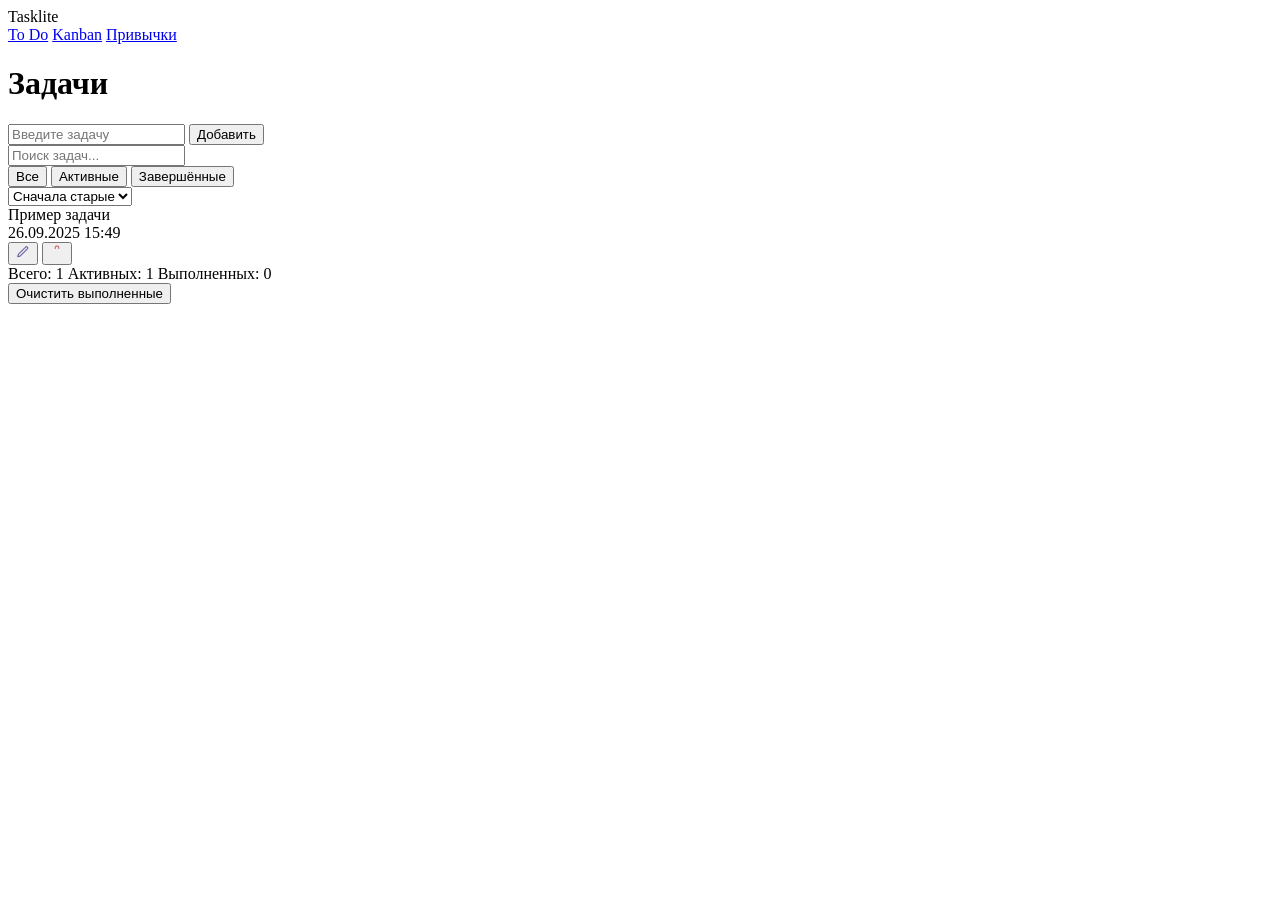
==== index.html @ 0333484e "feat: init proje ct with base structure" ====
<!DOCTYPE html>
<html lang="en">
<head>
    <meta charset="UTF-8">
    <meta name="viewport" content="width=device-width, initial-scale=1.0">
    <title>TaskLite - To Do</title>
    <link rel="stylesheet" href="css/style.css">
</head>
<body class="todo">
    <header class="header">
        <div class="container header__container">
            <div class="header__title">Tasklite</div>
            <nav class="tabs">
                <a href="index.html" class="tab active">To Do</a>
                <a href="kanban.html" class="tab">Kanban</a>
                <a href="habits.html" class="tab">Привычки</a>
            </nav>
        </div>
    </header>
    <main class="container">
        <h1 class="page-title">Задачи</h1>

        <div class="form-add">
            <input type="text" placeholder="Введите задачу" class="form-add__input">
            <button class="form-add__button">Добавить</button>
        </div>

        <div class="toolbar">
            <input class="toolbar__search" type="text" placeholder="Поиск задач..." />
            <div class="tabs toolbal__tabs">
                <button class="tabs__item tabs__item--active" type="button">Все</button>
                <button class="tabs__item" type="button">Активные</button>
                <button class="tabs__item" type="button">Завершённые</button>
            </div>
            <select class="toolbal__sort">
                <option selected>Сначала старые</option>
                <option>Сначала новые</option>
            </select>
        </div>

        <div class="task">
            <div class="task__content">
                <div class="task__title">Пример задачи</div>
                <div class="task__meta">26.09.2025 15:49</div>
            </div>
            <div class="task__actions">
                <button class="task__action task__action--edit">
                    <svg class="task__icon" viewBox="0 0 24 24" width="14" height="14" fill="none" stroke="#6f64a3" stroke-width="2" stroke-linecap="round" stroke-linejoin="round"><path d="M16.5 3.5a2.121 2.121 0 0 1 3 3L7 19l-4 1 1-4L16.5 3.5z"></svg>
                </button>
                <button class="task__action task__action--delete">
                   <svg class="task__icon" viewBox="0 0 24 24" width="14 " height="14"fill="none" stroke="#cb6e6e" stroke-width="2" stroke-linecap="round" stroke-linejoin="round"> <path d="M9 6V4a2 2 0 0 1 2-2h2a2 2 0 0 1 2 2v2" ></svg> 
                </button>
            </div>
        </div>

        <div class="footer-controls">
            <div class="footer-controls__counters">
                <span>Всего: 1</span>
                <span>Активных: 1</span>
                <span>Выполненных: 0</span>
            </div>
            <button class="button button--clear footer-controls__clear" type="button">
                Очистить выполненные
            </button>
        </div>
        
    </main>

    <script src="task.js"></script>
</body>
</html>
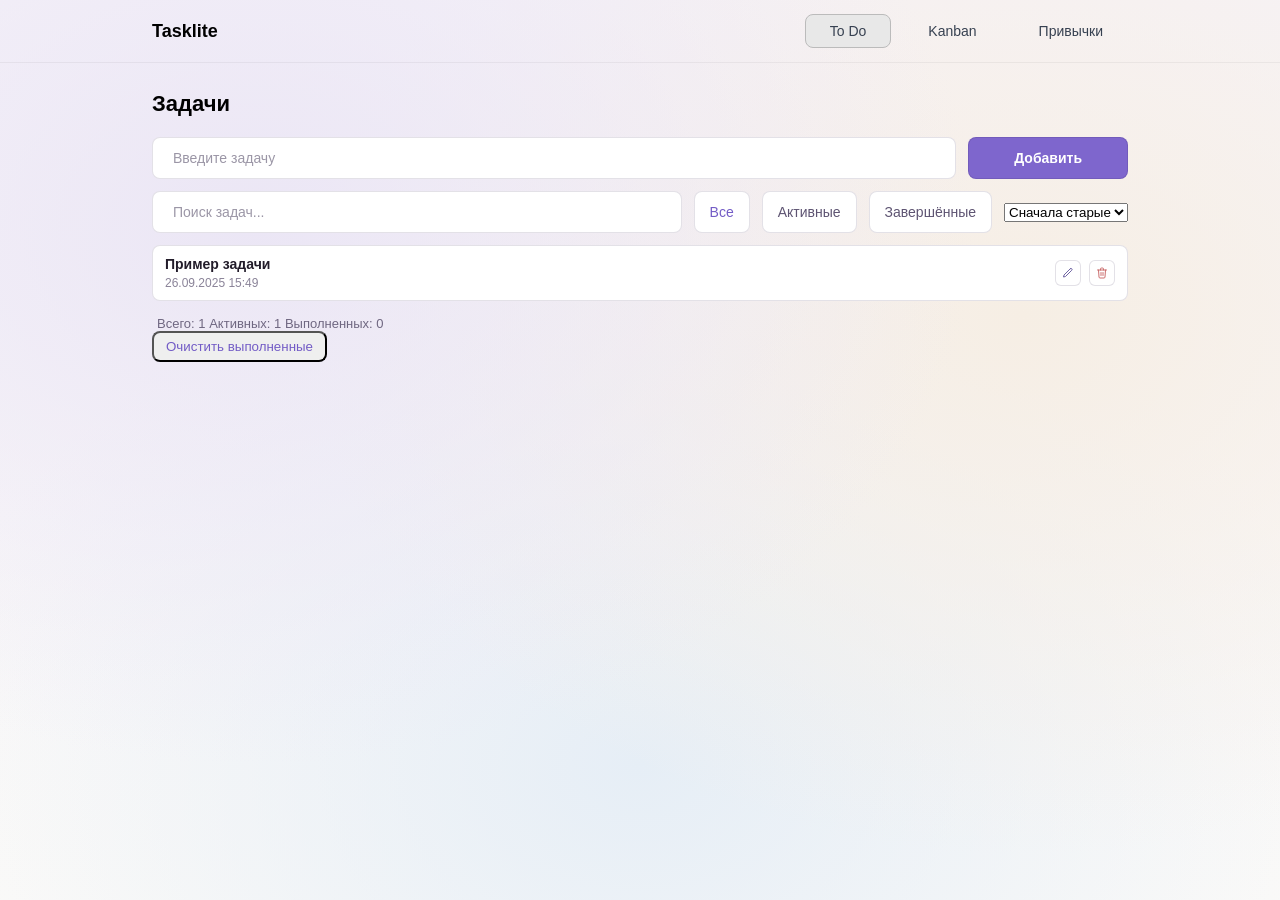
==== commit dae9d309: "feat: init project with base structure" ====
--- a/index.html
+++ b/index.html
@@ -4,7 +4,7 @@
     <meta charset="UTF-8">
     <meta name="viewport" content="width=device-width, initial-scale=1.0">
     <title>TaskLite - To Do</title>
-    <link rel="stylesheet" href="css/style.css">
+    <link rel="stylesheet" href="style/style.css">
 </head>
 <body class="todo">
     <header class="header">
@@ -38,7 +38,7 @@
             </select>
         </div>
 
-        <div class="task">
+        <div class="tasks">
             <div class="task__content">
                 <div class="task__title">Пример задачи</div>
                 <div class="task__meta">26.09.2025 15:49</div>
@@ -48,7 +48,7 @@
                     <svg class="task__icon" viewBox="0 0 24 24" width="14" height="14" fill="none" stroke="#6f64a3" stroke-width="2" stroke-linecap="round" stroke-linejoin="round"><path d="M16.5 3.5a2.121 2.121 0 0 1 3 3L7 19l-4 1 1-4L16.5 3.5z"></svg>
                 </button>
                 <button class="task__action task__action--delete">
-                   <svg class="task__icon" viewBox="0 0 24 24" width="14 " height="14"fill="none" stroke="#cb6e6e" stroke-width="2" stroke-linecap="round" stroke-linejoin="round"> <path d="M9 6V4a2 2 0 0 1 2-2h2a2 2 0 0 1 2 2v2" ></svg> 
+                   <svg class="task__icon" viewBox="0 0 24 24" width="14 " height="14"fill="none" stroke="#cb6e6e" stroke-width="2" stroke-linecap="round" stroke-linejoin="round"> <polyline points="3 6 5 6 21 6" /> <path d="M19 6l-1 14a2 2 0 0 1-2 2H8a2 2 0 0 1-2-2L5 6" /><path d="M10 11v6" /><path d="M14 11v6" /><path d="M9 6V4a2 2 0 0 1 2-2h2a2 2 0 0 1 2 2v2" /> </svg>
                 </button>
             </div>
         </div>
--- a/style/style.css
+++ b/style/style.css
@@ -0,0 +1,263 @@
+*{
+    box-sizing: border-box;
+}
+
+html, body{
+    margin: 0;
+    font-family: "Inter", sans-serif;
+    height: 100%;
+}
+
+.container{
+    max-width: 1024px;
+    margin: 0 auto;
+    padding: 0 24px;
+}
+
+.header{
+    position: sticky;
+    top: 0;
+    z-index: 10;
+    border-bottom: 1px solid rgba(0, 0, 0, .05);
+}
+
+.page-title{
+    font-size: 22px;
+    font-weight: 600;
+    margin: 28px 0 20px;
+}
+
+.tabs__item{
+    padding: 10px 15px;
+    border: 1px solid rgba(30, 10, 60, 0.12);
+    border-radius: 8px;
+    font-size: 14px;
+    font-weight: 500;
+    background: #fff;
+    color: #5e5472;
+    cursor:pointer;
+    transition: background .2s, color .2s, border-color .2s;
+}
+
+.tabs__item:hover{
+    background: #f6f4ff;
+    border-color: rgba(30, 10, 60, 0.12);
+    color: #735cc6;
+}
+
+.tabs__item:active{
+    background: #e0e5f9;
+    border-color: #735cc6;
+    color: #5d47aa;
+}
+
+.tabs__item--active{
+    border-color: #cfc6f5;
+    color: #735cc6;
+}
+
+.toolbar__sort{
+    padding: 10px 28px 10px 10px;
+    font-size: 14px;
+    border: rgba(30, 10, 60, 0.12);
+    border-radius: 8px;
+    background: #fff;
+    font-weight: 500;
+    color: #5e5472;
+}
+
+.header__container {
+    display: flex;
+    align-items: center;
+    justify-content: space-between;
+    padding-top: 14px;
+    padding-bottom: 14px;
+}
+
+.header__title{
+    font-size: 18px;
+    font-weight: 700;
+}
+
+.tabs{
+    display: flex;
+    gap: 12px;
+}
+
+.tabs__item{
+    padding: 12px 15px;
+    border-radius: 8px;
+    border: 1px solid rgba(30, 10, 60, 0.12);
+    font-size: 14px;
+}
+
+.tab{
+    text-decoration: none;
+    background-color: transparent;
+    border: 1px solid transparent;
+    border-radius: 8px;
+    padding: 8px 24px;
+    font-size: 14px;
+    font-weight: 500;
+    color: #374151;
+    cursor: pointer;
+}
+
+.tab.active{
+    background: #e8e8e8;
+    border-color: #bbb;
+    font-weight: 500;
+}
+
+.form-add{
+    display: flex;
+    margin-bottom: 12px;
+    gap: 12px;
+}
+
+.form-add__input{
+    width: 100%;
+    padding: 12px 20px;
+    font-size: 14px;
+    border: 1px solid rgba(30, 10, 60, 0.12);
+    border-radius: 8px;
+    background-color: #fff;
+}
+
+.form-add__input::placeholder{
+    color: #9b96a6;
+}
+
+.form-add__button{
+    padding: 12px 45px;
+    border-radius: 8px;
+    border: 1px solid rgba(30, 10, 60, 0.12);
+    font-size: 14px;
+    font-weight: 600;
+    color: #fff;
+    background-color: #7e66cd;
+    cursor: pointer;
+}
+
+.toolbar{
+    display: flex;
+    align-items: center;
+    gap: 12px;
+    margin-bottom: 12px;
+}
+
+.toolbar__search{
+    width: 100%;
+    padding: 12px 20px;
+    font-size: 14px;
+    border: 1px solid rgba(30, 10, 60, 0.12);
+    border-radius: 8px;
+    background-color: #fff;
+}
+
+.toolbar__search::placeholder{
+    color: #9b96a6;
+}
+
+.toolbar__search:active{
+    border: 1px solid rgba(30, 10, 60, 0.2);
+}
+
+.toolbar__search:focus{
+    border: 1px solid #7e66cd;
+    box-shadow: 3px solid rgba(126, 102, 205, 0.28);
+}
+
+.todo{
+    background:
+    radial-gradient(1200px 900px at 20% 25%, #ebe6f5 0%, transparent 60%),
+    radial-gradient(1200px 900px at 80% 35%, #f6eee4 0%, transparent 60%),
+    radial-gradient(1200px 900px at 50% 85%, #e6eef6 0%, transparent 60%),
+    linear-gradient(#f6f3f9, #fbfaf8);
+    background-attachment: fixed;
+}
+
+.tasks{
+    padding: 10px 12px;
+    border: 1px solid rgba(30, 10, 60, 0.12);
+    border-radius: 8px;
+    background: #fff;
+    margin-bottom: 15px;
+    display: flex;
+    align-items: center;
+    justify-content: space-between;
+    gap: 8px;
+}
+
+.task__title{
+    font-size: 14px;
+    font-weight: 700;
+    margin-bottom: 4px;
+    color: #221c2a;
+}
+
+.task__meta{
+    font-size: 12px;
+    color: #8a8398;
+}
+
+.task__actions{
+    display: flex;
+    align-items: center;
+    gap: 8px;
+}
+
+.task__action{
+    width: 26px;
+    height: 26px;
+    border: 1px solid rgba(30, 10, 60, 0.12);
+    border-radius: 6px;
+    background: #fff;
+    display: flex;
+    align-items: center;
+    justify-content: center;
+    cursor: pointer;
+}
+
+.task__action:hover{
+    background: #f6f4ff;
+    border-color: rgba(30, 10, 60, 0.12);
+    box-shadow: rgba(30, 10, 60, 0.12);
+}
+
+.task__action:focus{
+    outline: none;
+    box-shadow: 0 0 0 3px rgba(30, 10, 60, 0.22);
+}
+
+.task__action:active{
+    transform: translateY(1px);
+}
+
+.task__icon{
+    width: 14px;
+    height: 14px;
+    display: block;
+}
+
+.footer__control{
+    align-items: center;
+    flex-direction: row;
+    margin-top: 4px;
+}
+
+.footer-controls__counters{
+    font-size: 13px;
+    color: #6f6781;
+    margin-left: 5px;
+}
+
+.footer-controls__clear{
+    padding: 6px 12px;
+    font-size: 13;
+    border-radius: 8px;
+    cursor:pointer;
+    transform: all 0.3s ease-in-out;
+    color: #735cc6;
+    
+}
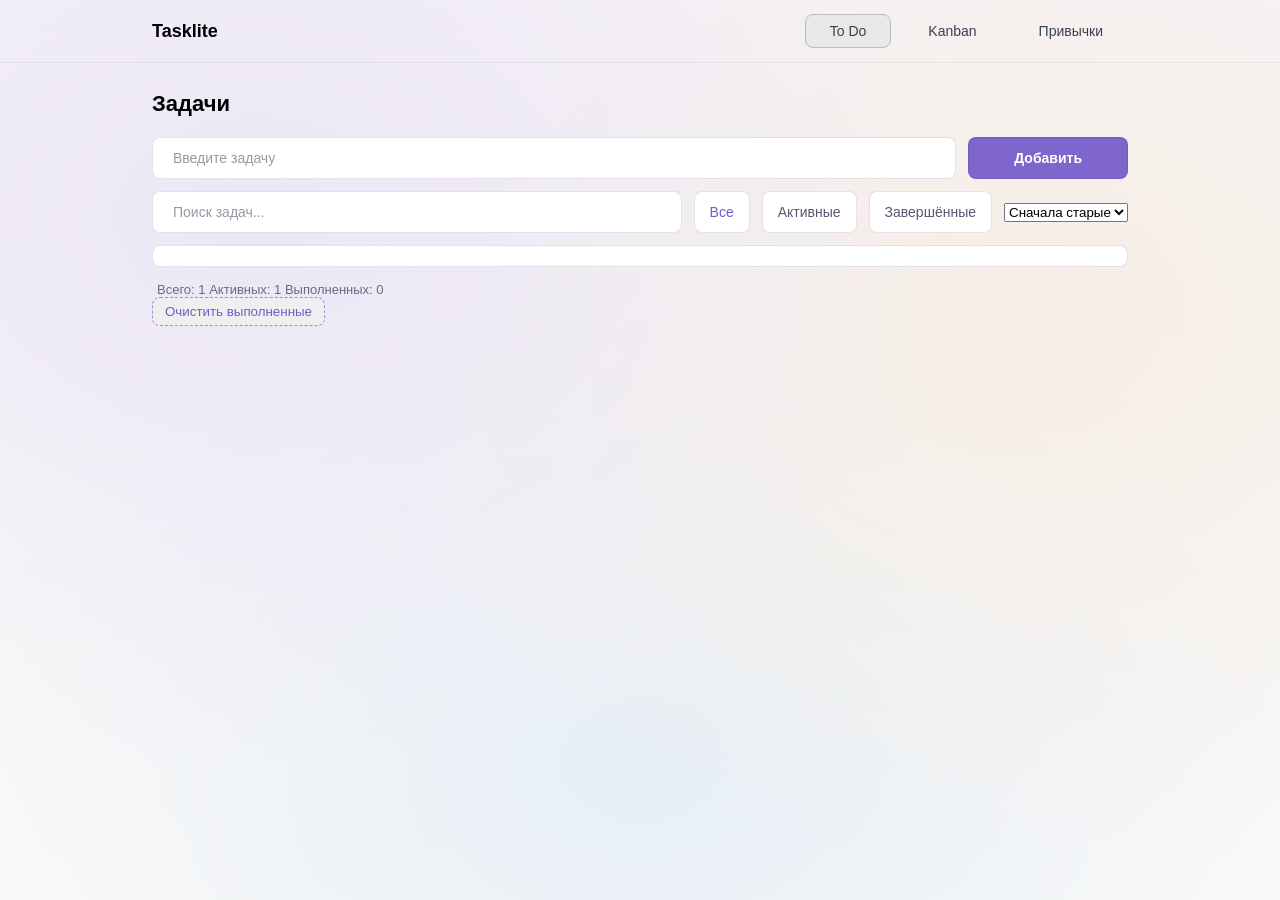
==== commit 35737ebc: "feat: init project with base structure" ====
--- a/index.html
+++ b/index.html
@@ -40,16 +40,7 @@
 
         <div class="tasks">
             <div class="task__content">
-                <div class="task__title">Пример задачи</div>
-                <div class="task__meta">26.09.2025 15:49</div>
-            </div>
-            <div class="task__actions">
-                <button class="task__action task__action--edit">
-                    <svg class="task__icon" viewBox="0 0 24 24" width="14" height="14" fill="none" stroke="#6f64a3" stroke-width="2" stroke-linecap="round" stroke-linejoin="round"><path d="M16.5 3.5a2.121 2.121 0 0 1 3 3L7 19l-4 1 1-4L16.5 3.5z"></svg>
-                </button>
-                <button class="task__action task__action--delete">
-                   <svg class="task__icon" viewBox="0 0 24 24" width="14 " height="14"fill="none" stroke="#cb6e6e" stroke-width="2" stroke-linecap="round" stroke-linejoin="round"> <polyline points="3 6 5 6 21 6" /> <path d="M19 6l-1 14a2 2 0 0 1-2 2H8a2 2 0 0 1-2-2L5 6" /><path d="M10 11v6" /><path d="M14 11v6" /><path d="M9 6V4a2 2 0 0 1 2-2h2a2 2 0 0 1 2 2v2" /> </svg>
-                </button>
+               
             </div>
         </div>
 
@@ -67,5 +58,6 @@
     </main>
 
     <script src="task.js"></script>
+    <script defer scr="script.js"></script>
 </body>
 </html>
--- a/style/style.css
+++ b/style/style.css
@@ -252,12 +252,36 @@
     margin-left: 5px;
 }
 
-.footer-controls__clear{
+.button--clear{
     padding: 6px 12px;
     font-size: 13;
     border-radius: 8px;
     cursor:pointer;
     transform: all 0.3s ease-in-out;
     color: #735cc6;
-    
+    border: 1px dashed #a28bdc;
+}
+
+.button--clear:hover{
+    background-color: #f6f4ff;
+    color: #735cc6;
+    border: 1px solid #735cc6;
+}
+
+.button--clear:active{
+    background-color: #e9e5f9;
+    border: 1px solid #5d47aa;
+    color: #5d47aa;
+}
+
+.button--clear:disabled{
+    color: #8e8b99;
+    border: 1px solid #c8c5cf;
+    background-color: #f1f1f3;
+    cursor: not-allowed;
+}
+
+.input--error{
+    border-color: #cb6e6e;
+    box-shadow: 0 0 4px rgba(203, 110, 110, 0.3)
 }
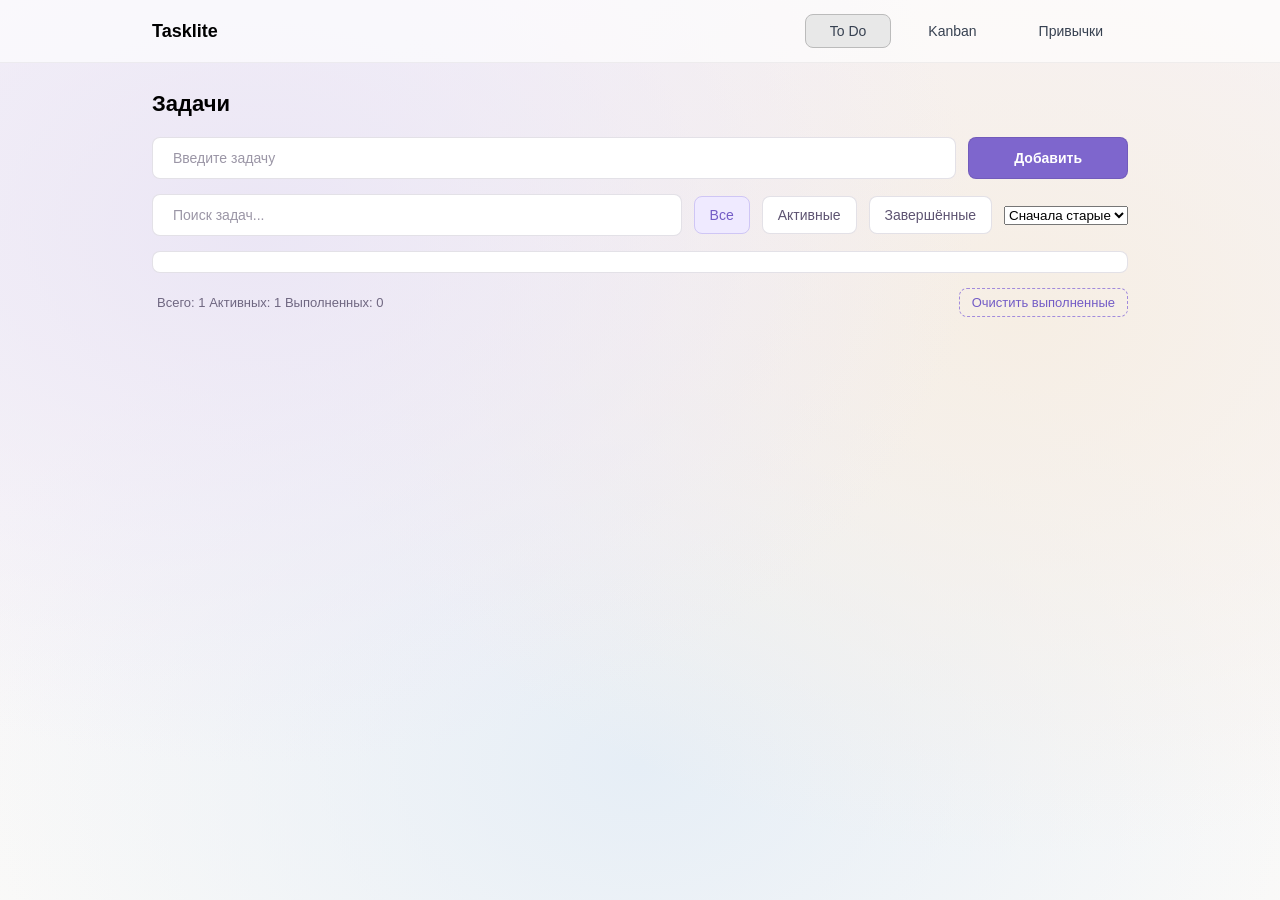
==== commit df497924: "feat: init project with base structure" ====
--- a/index.html
+++ b/index.html
@@ -35,14 +35,13 @@
             <select class="toolbal__sort">
                 <option selected>Сначала старые</option>
                 <option>Сначала новые</option>
+                <option>Название A-Z</option>
+                <option>Название Z-A</option>
             </select>
         </div>
 
         <div class="tasks">
-            <div class="task__content">
-               
-            </div>
-        </div>
+</div>
 
         <div class="footer-controls">
             <div class="footer-controls__counters">
--- a/style/style.css
+++ b/style/style.css
@@ -1,12 +1,15 @@
 *{
     box-sizing: border-box;
 }
+
+
 
 html, body{
     margin: 0;
     font-family: "Inter", sans-serif;
     height: 100%;
 }
+
 
 .container{
     max-width: 1024px;
@@ -19,7 +22,9 @@
     top: 0;
     z-index: 10;
     border-bottom: 1px solid rgba(0, 0, 0, .05);
-}
+    background: rgba(255, 255, 255, .65);
+}
+
 
 .page-title{
     font-size: 22px;
@@ -35,23 +40,18 @@
     font-weight: 500;
     background: #fff;
     color: #5e5472;
-    cursor:pointer;
+    cursor: pointer;
     transition: background .2s, color .2s, border-color .2s;
 }
 
 .tabs__item:hover{
     background: #f6f4ff;
-    border-color: rgba(30, 10, 60, 0.12);
+    border-color: rgba(30, 10, 60, 0.2);
     color: #735cc6;
 }
 
-.tabs__item:active{
-    background: #e0e5f9;
-    border-color: #735cc6;
-    color: #5d47aa;
-}
-
 .tabs__item--active{
+    background: #efeaff;
     border-color: #cfc6f5;
     color: #735cc6;
 }
@@ -59,7 +59,7 @@
 .toolbar__sort{
     padding: 10px 28px 10px 10px;
     font-size: 14px;
-    border: rgba(30, 10, 60, 0.12);
+    border: 1px solid rgba(30, 10, 60, 0.12);
     border-radius: 8px;
     background: #fff;
     font-weight: 500;
@@ -82,13 +82,6 @@
 .tabs{
     display: flex;
     gap: 12px;
-}
-
-.tabs__item{
-    padding: 12px 15px;
-    border-radius: 8px;
-    border: 1px solid rgba(30, 10, 60, 0.12);
-    font-size: 14px;
 }
 
 .tab{
@@ -103,79 +96,70 @@
     cursor: pointer;
 }
 
+
 .tab.active{
     background: #e8e8e8;
     border-color: #bbb;
     font-weight: 500;
 }
 
-.form-add{
-    display: flex;
-    margin-bottom: 12px;
+.form-add,
+.toolbar {
+    display: flex;
+    align-items: center;
     gap: 12px;
-}
-
-.form-add__input{
+        margin-bottom: 15px;
+}
+
+.form-add__input,
+.toolbar__search  {
     width: 100%;
     padding: 12px 20px;
     font-size: 14px;
     border: 1px solid rgba(30, 10, 60, 0.12);
     border-radius: 8px;
-    background-color: #fff;
-}
-
-.form-add__input::placeholder{
+    background: #fff;
+}
+
+.form-add__input::placeholder,
+.toolbar__search::placeholder{
     color: #9b96a6;
 }
 
-.form-add__button{
+
+.form-add__input:hover,
+.toolbar__search:hover {
+    border-color: rgba(30, 10, 60, 0.2);
+} 
+
+.form-add__input:focus,
+.toolbar__search:focus {
+    outline: none;
+    border-color: #7e66cd;
+    box-shadow: 0 0 0 3px rgba(126, 102, 205, 0.28);
+}
+
+.form-add__button {
     padding: 12px 45px;
     border-radius: 8px;
     border: 1px solid rgba(30, 10, 60, 0.12);
     font-size: 14px;
     font-weight: 600;
     color: #fff;
-    background-color: #7e66cd;
+    background: #7e66cd;
     cursor: pointer;
 }
 
-.toolbar{
-    display: flex;
-    align-items: center;
-    gap: 12px;
-    margin-bottom: 12px;
-}
-
-.toolbar__search{
-    width: 100%;
-    padding: 12px 20px;
-    font-size: 14px;
-    border: 1px solid rgba(30, 10, 60, 0.12);
-    border-radius: 8px;
-    background-color: #fff;
-}
-
-.toolbar__search::placeholder{
-    color: #9b96a6;
-}
-
-.toolbar__search:active{
-    border: 1px solid rgba(30, 10, 60, 0.2);
-}
-
-.toolbar__search:focus{
-    border: 1px solid #7e66cd;
-    box-shadow: 3px solid rgba(126, 102, 205, 0.28);
-}
-
-.todo{
-    background:
+
+.todo {
+  background:
     radial-gradient(1200px 900px at 20% 25%, #ebe6f5 0%, transparent 60%),
     radial-gradient(1200px 900px at 80% 35%, #f6eee4 0%, transparent 60%),
     radial-gradient(1200px 900px at 50% 85%, #e6eef6 0%, transparent 60%),
     linear-gradient(#f6f3f9, #fbfaf8);
-    background-attachment: fixed;
-}
+  background-attachment: fixed;
+}
+
 
 .tasks{
     padding: 10px 12px;
@@ -184,9 +168,10 @@
     background: #fff;
     margin-bottom: 15px;
     display: flex;
-    align-items: center;
+    align-items: baseline;
     justify-content: space-between;
     gap: 8px;
+    flex-direction: column;
 }
 
 .task__title{
@@ -201,6 +186,7 @@
     color: #8a8398;
 }
 
+
 .task__actions{
     display: flex;
     align-items: center;
@@ -222,12 +208,12 @@
 .task__action:hover{
     background: #f6f4ff;
     border-color: rgba(30, 10, 60, 0.12);
-    box-shadow: rgba(30, 10, 60, 0.12);
+    box-shadow: 0 6px 12px rgba(126, 102, 205, 0.18);
 }
 
 .task__action:focus{
     outline: none;
-    box-shadow: 0 0 0 3px rgba(30, 10, 60, 0.22);
+    box-shadow: 0 0 0 3px rgba(126, 102, 205, 0.22);
 }
 
 .task__action:active{
@@ -235,51 +221,78 @@
 }
 
 .task__icon{
-    width: 14px;
+    width:14px;
     height: 14px;
     display: block;
 }
 
-.footer__control{
-    align-items: center;
-    flex-direction: row;
+
+.footer-controls {
+    display: flex;
+    align-items: center;
+    justify-content: space-between;
     margin-top: 4px;
 }
 
-.footer-controls__counters{
+.footer-controls__counters {
     font-size: 13px;
     color: #6f6781;
     margin-left: 5px;
 }
 
-.button--clear{
-    padding: 6px 12px;
-    font-size: 13;
-    border-radius: 8px;
-    cursor:pointer;
-    transform: all 0.3s ease-in-out;
+.button--clear {
+  padding: 6px 12px;
+  font-size: 13px;
+  background: transparent;
+  border-radius: 8px;
+  text-align: left;
+  cursor: pointer;
+  color: #735cc6;
+  border: 1px dashed #a28bdc;
+  transition: background 0.2s ease, color 0.2s ease, border 0.2s ease;
+}
+
+.button--clear:hover {
+  background: #f6f4ff;
+  color: #735cc6;
+  border: 1px solid #735cc6;
+}
+
+.button--clear:active {
+  background: #e9e5f9;
+  color: #5d47aa;
+  border: 1px solid #5d47aa;
+}
+
+.button--clear:disabled {
+  color: #8e8b99;
+  border: 1px solid #c8c5cf;
+  background: #f1f1f3;
+  cursor: not-allowed;
+}
+
+
+
+.task--highlighted{
     color: #735cc6;
-    border: 1px dashed #a28bdc;
-}
-
-.button--clear:hover{
-    background-color: #f6f4ff;
-    color: #735cc6;
-    border: 1px solid #735cc6;
-}
-
-.button--clear:active{
-    background-color: #e9e5f9;
-    border: 1px solid #5d47aa;
-    color: #5d47aa;
-}
-
-.button--clear:disabled{
-    color: #8e8b99;
-    border: 1px solid #c8c5cf;
-    background-color: #f1f1f3;
-    cursor: not-allowed;
-}
+}
+
+
+
+
+
+.task--done .task__title {
+    text-decoration: line-through;
+    color: #8a8398;
+    opacity: 0.7;
+}
+
+
+
+
+
+
+
 
 .input--error{
     border-color: #cb6e6e;
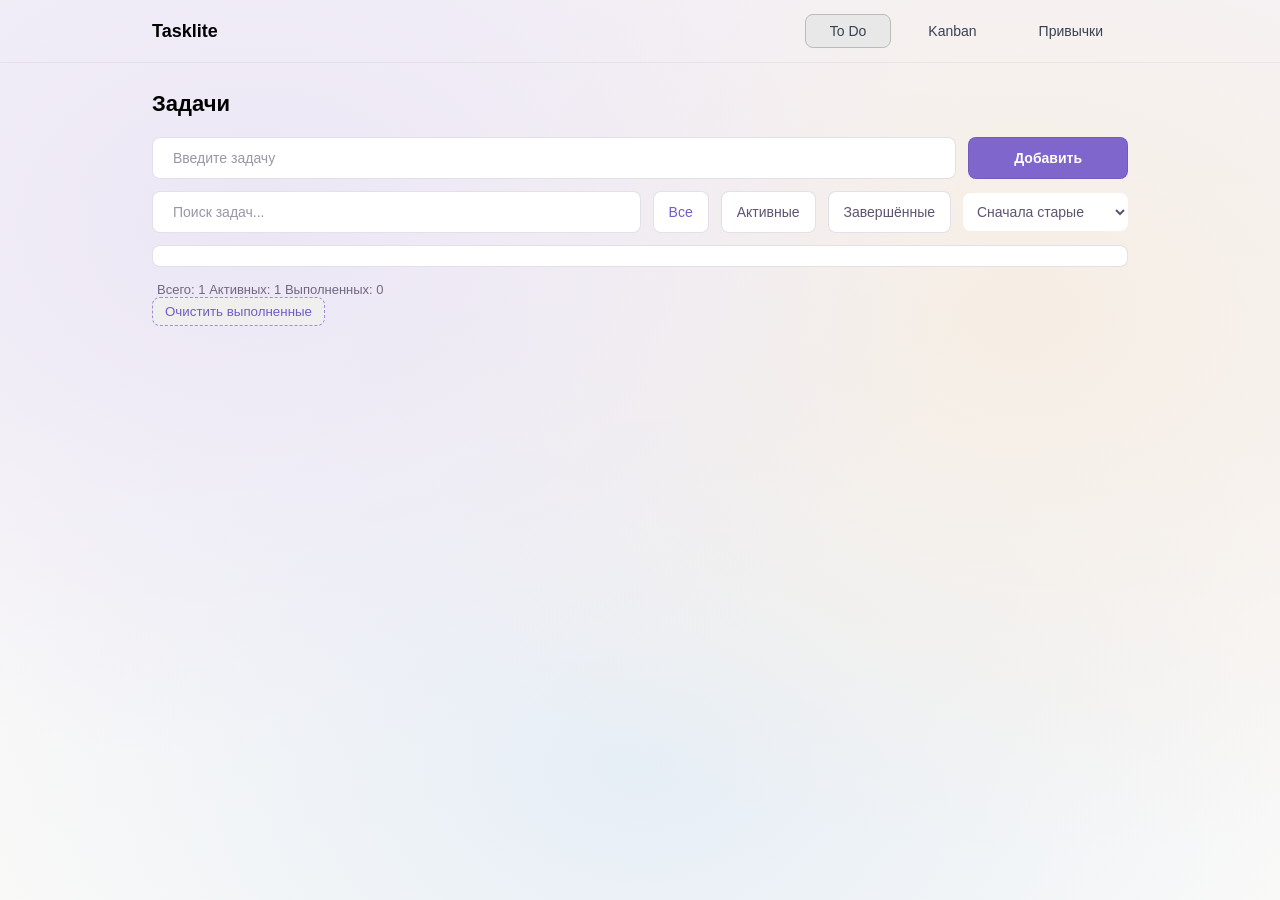
==== commit 2384fce5: "feat: init project with base ctructure" ====
--- a/index.html
+++ b/index.html
@@ -32,7 +32,7 @@
                 <button class="tabs__item" type="button">Активные</button>
                 <button class="tabs__item" type="button">Завершённые</button>
             </div>
-            <select class="toolbal__sort">
+            <select class="toolbar__sort">
                 <option selected>Сначала старые</option>
                 <option>Сначала новые</option>
                 <option>Название A-Z</option>
@@ -55,7 +55,7 @@
         </div>
         
     </main>
-
+    
     <script src="task.js"></script>
     <script defer scr="script.js"></script>
 </body>
--- a/style/style.css
+++ b/style/style.css
@@ -1,15 +1,12 @@
 *{
     box-sizing: border-box;
 }
-
-
 
 html, body{
     margin: 0;
     font-family: "Inter", sans-serif;
     height: 100%;
 }
-
 
 .container{
     max-width: 1024px;
@@ -22,9 +19,7 @@
     top: 0;
     z-index: 10;
     border-bottom: 1px solid rgba(0, 0, 0, .05);
-    background: rgba(255, 255, 255, .65);
-}
-
+}
 
 .page-title{
     font-size: 22px;
@@ -40,18 +35,23 @@
     font-weight: 500;
     background: #fff;
     color: #5e5472;
-    cursor: pointer;
+    cursor:pointer;
     transition: background .2s, color .2s, border-color .2s;
 }
 
 .tabs__item:hover{
     background: #f6f4ff;
-    border-color: rgba(30, 10, 60, 0.2);
-    color: #735cc6;
+    border-color: rgba(30, 10, 60, 0.12);
+    color: #735cc6;
+}
+
+.tabs__item:active{
+    background: #e0e5f9;
+    border-color: #735cc6;
+    color: #5d47aa;
 }
 
 .tabs__item--active{
-    background: #efeaff;
     border-color: #cfc6f5;
     color: #735cc6;
 }
@@ -59,7 +59,7 @@
 .toolbar__sort{
     padding: 10px 28px 10px 10px;
     font-size: 14px;
-    border: 1px solid rgba(30, 10, 60, 0.12);
+    border: rgba(30, 10, 60, 0.12);
     border-radius: 8px;
     background: #fff;
     font-weight: 500;
@@ -82,6 +82,13 @@
 .tabs{
     display: flex;
     gap: 12px;
+}
+
+.tabs__item{
+    padding: 12px 15px;
+    border-radius: 8px;
+    border: 1px solid rgba(30, 10, 60, 0.12);
+    font-size: 14px;
 }
 
 .tab{
@@ -96,70 +103,79 @@
     cursor: pointer;
 }
 
-
 .tab.active{
     background: #e8e8e8;
     border-color: #bbb;
     font-weight: 500;
 }
 
-.form-add,
-.toolbar {
-    display: flex;
-    align-items: center;
+.form-add{
+    display: flex;
+    margin-bottom: 12px;
     gap: 12px;
-        margin-bottom: 15px;
-}
-
-.form-add__input,
-.toolbar__search  {
+}
+
+.form-add__input{
     width: 100%;
     padding: 12px 20px;
     font-size: 14px;
     border: 1px solid rgba(30, 10, 60, 0.12);
     border-radius: 8px;
-    background: #fff;
-}
-
-.form-add__input::placeholder,
+    background-color: #fff;
+}
+
+.form-add__input::placeholder{
+    color: #9b96a6;
+}
+
+.form-add__button{
+    padding: 12px 45px;
+    border-radius: 8px;
+    border: 1px solid rgba(30, 10, 60, 0.12);
+    font-size: 14px;
+    font-weight: 600;
+    color: #fff;
+    background-color: #7e66cd;
+    cursor: pointer;
+}
+
+.toolbar{
+    display: flex;
+    align-items: center;
+    gap: 12px;
+    margin-bottom: 12px;
+}
+
+.toolbar__search{
+    width: 100%;
+    padding: 12px 20px;
+    font-size: 14px;
+    border: 1px solid rgba(30, 10, 60, 0.12);
+    border-radius: 8px;
+    background-color: #fff;
+}
+
 .toolbar__search::placeholder{
     color: #9b96a6;
 }
 
-
-.form-add__input:hover,
-.toolbar__search:hover {
-    border-color: rgba(30, 10, 60, 0.2);
-} 
-
-.form-add__input:focus,
-.toolbar__search:focus {
-    outline: none;
-    border-color: #7e66cd;
-    box-shadow: 0 0 0 3px rgba(126, 102, 205, 0.28);
-}
-
-.form-add__button {
-    padding: 12px 45px;
-    border-radius: 8px;
-    border: 1px solid rgba(30, 10, 60, 0.12);
-    font-size: 14px;
-    font-weight: 600;
-    color: #fff;
-    background: #7e66cd;
-    cursor: pointer;
-}
-
-
-.todo {
-  background:
+.toolbar__search:active{
+    border: 1px solid rgba(30, 10, 60, 0.2);
+}
+
+.toolbar__search:focus{
+    border: 1px solid #7e66cd;
+    box-shadow: 3px solid rgba(126, 102, 205, 0.28);
+}
+
+.todo{
+    background:
     radial-gradient(1200px 900px at 20% 25%, #ebe6f5 0%, transparent 60%),
     radial-gradient(1200px 900px at 80% 35%, #f6eee4 0%, transparent 60%),
     radial-gradient(1200px 900px at 50% 85%, #e6eef6 0%, transparent 60%),
     linear-gradient(#f6f3f9, #fbfaf8);
-  background-attachment: fixed;
-}
-
+    background-attachment: fixed;
+}
 
 .tasks{
     padding: 10px 12px;
@@ -169,9 +185,9 @@
     margin-bottom: 15px;
     display: flex;
     align-items: baseline;
+    flex-direction: column;
     justify-content: space-between;
     gap: 8px;
-    flex-direction: column;
 }
 
 .task__title{
@@ -186,7 +202,6 @@
     color: #8a8398;
 }
 
-
 .task__actions{
     display: flex;
     align-items: center;
@@ -208,12 +223,12 @@
 .task__action:hover{
     background: #f6f4ff;
     border-color: rgba(30, 10, 60, 0.12);
-    box-shadow: 0 6px 12px rgba(126, 102, 205, 0.18);
+    box-shadow: rgba(30, 10, 60, 0.12);
 }
 
 .task__action:focus{
     outline: none;
-    box-shadow: 0 0 0 3px rgba(126, 102, 205, 0.22);
+    box-shadow: 0 0 0 3px rgba(30, 10, 60, 0.22);
 }
 
 .task__action:active{
@@ -221,78 +236,51 @@
 }
 
 .task__icon{
-    width:14px;
+    width: 14px;
     height: 14px;
     display: block;
 }
 
-
-.footer-controls {
-    display: flex;
-    align-items: center;
-    justify-content: space-between;
+.footer__control{
+    align-items: center;
+    flex-direction: row;
     margin-top: 4px;
 }
 
-.footer-controls__counters {
+.footer-controls__counters{
     font-size: 13px;
     color: #6f6781;
     margin-left: 5px;
 }
 
-.button--clear {
-  padding: 6px 12px;
-  font-size: 13px;
-  background: transparent;
-  border-radius: 8px;
-  text-align: left;
-  cursor: pointer;
-  color: #735cc6;
-  border: 1px dashed #a28bdc;
-  transition: background 0.2s ease, color 0.2s ease, border 0.2s ease;
-}
-
-.button--clear:hover {
-  background: #f6f4ff;
-  color: #735cc6;
-  border: 1px solid #735cc6;
-}
-
-.button--clear:active {
-  background: #e9e5f9;
-  color: #5d47aa;
-  border: 1px solid #5d47aa;
-}
-
-.button--clear:disabled {
-  color: #8e8b99;
-  border: 1px solid #c8c5cf;
-  background: #f1f1f3;
-  cursor: not-allowed;
-}
-
-
-
-.task--highlighted{
-    color: #735cc6;
-}
-
-
-
-
-
-.task--done .task__title {
-    text-decoration: line-through;
-    color: #8a8398;
-    opacity: 0.7;
-}
-
-
-
-
-
-
-
+.button--clear{
+    padding: 6px 12px;
+    font-size: 13;
+    border-radius: 8px;
+    cursor:pointer;
+    transform: all 0.3s ease-in-out;
+    color: #735cc6;
+    border: 1px dashed #a28bdc;
+}
+
+.button--clear:hover{
+    background-color: #f6f4ff;
+    color: #735cc6;
+    border: 1px solid #735cc6;
+}
+
+.button--clear:active{
+    background-color: #e9e5f9;
+    border: 1px solid #5d47aa;
+    color: #5d47aa;
+}
+
+.button--clear:disabled{
+    color: #8e8b99;
+    border: 1px solid #c8c5cf;
+    background-color: #f1f1f3;
+    cursor: not-allowed;
+}
 
 .input--error{
     border-color: #cb6e6e;
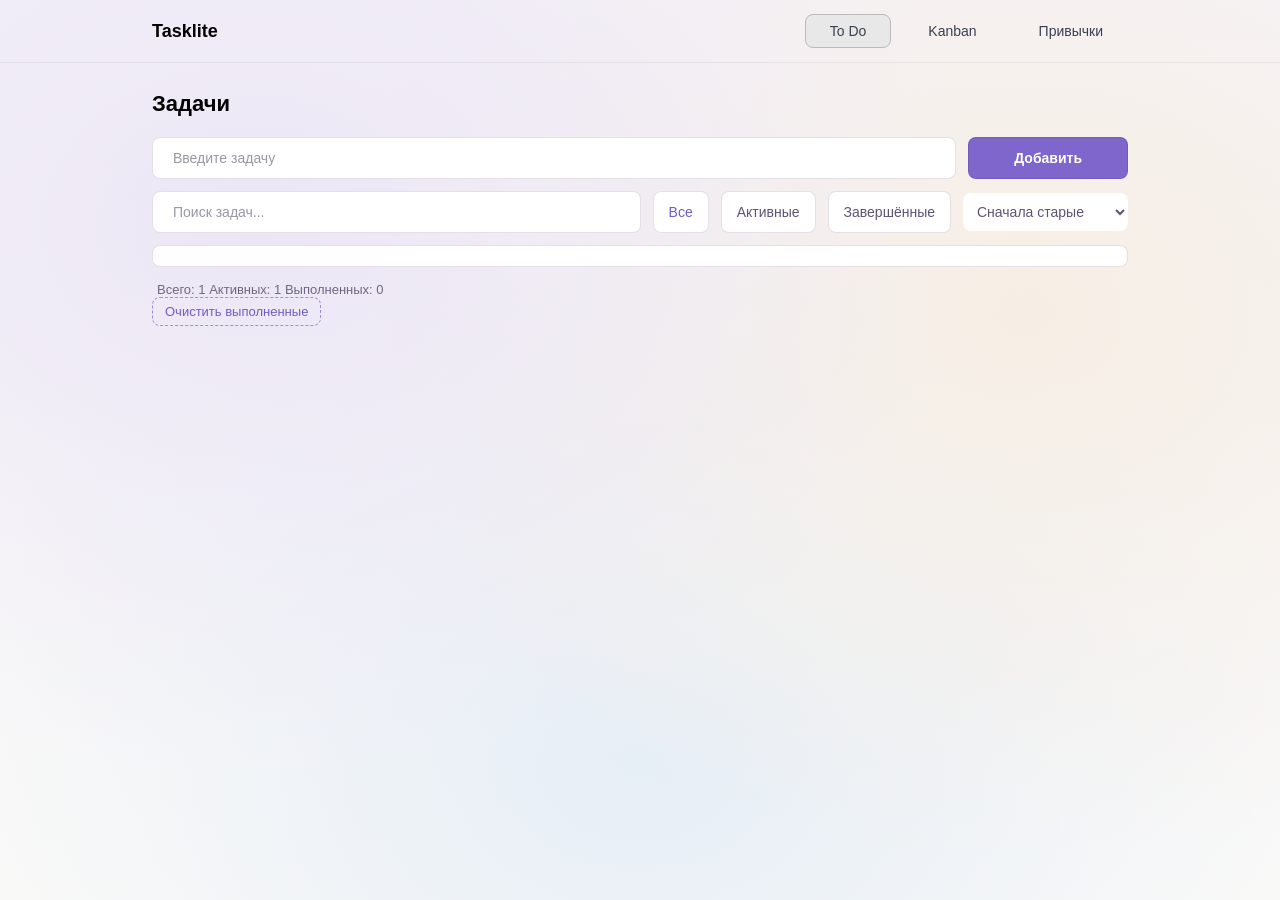
==== commit bd4f6e69: "feat: init project with base structure" ====
--- a/index.html
+++ b/index.html
@@ -20,17 +20,17 @@
     <main class="container">
         <h1 class="page-title">Задачи</h1>
 
-        <div class="form-add">
+        <form class="form-add">
             <input type="text" placeholder="Введите задачу" class="form-add__input">
             <button class="form-add__button">Добавить</button>
-        </div>
+        </form>
 
         <div class="toolbar">
             <input class="toolbar__search" type="text" placeholder="Поиск задач..." />
             <div class="tabs toolbal__tabs">
                 <button class="tabs__item tabs__item--active" type="button">Все</button>
-                <button class="tabs__item" type="button">Активные</button>
-                <button class="tabs__item" type="button">Завершённые</button>
+                <button class="tabs__item" type="button" data-filter="active">Активные</button>
+                <button class="tabs__item" type="button" data-filter="done">Завершённые</button>
             </div>
             <select class="toolbar__sort">
                 <option selected>Сначала старые</option>
--- a/style/style.css
+++ b/style/style.css
@@ -190,6 +190,15 @@
     gap: 8px;
 }
 
+.task--done .task__title{
+    text-decoration: line-through;
+    color: #9b96a6;
+}
+
+.task--done .task__meta{
+    color: #c2bcc9;
+}
+
 .task__title{
     font-size: 14px;
     font-weight: 700;
@@ -254,11 +263,13 @@
 }
 
 .button--clear{
+    background: transparent;
+    text-align: left;
     padding: 6px 12px;
-    font-size: 13;
+    font-size: 13px;
     border-radius: 8px;
     cursor:pointer;
-    transform: all 0.3s ease-in-out;
+    transition: all 0.2s ease-in-out;
     color: #735cc6;
     border: 1px dashed #a28bdc;
 }
@@ -285,4 +296,152 @@
 .input--error{
     border-color: #cb6e6e;
     box-shadow: 0 0 4px rgba(203, 110, 110, 0.3)
+}
+
+.board{
+   display: flex; 
+   gap: 28px;
+   justify-content: center;
+   align-items: flex-start;
+   max-width: 1200px;
+   margin: 0 auto;
+   padding: 20px;
+}
+
+.column{
+    background: rgba(225, 225, 225, 0.9);
+    backdrop-filter: blur(8px);
+    border: 1px solid rgba(0, 0, 0, 0.5);
+    border-radius: 16px;
+    width: 320px;
+    display: flex;
+    flex-direction: column;
+    box-shadow: 0 8px 24px rgba(0, 0, 0, 0.04);
+}
+
+.column__header{
+    display: flex;
+    justify-content: space-between;
+    align-items: center;
+    padding: 12px 16px 10px;
+    border-bottom: 1px solid rgba(0, 0, 0, 0.8);
+}
+
+.column__header h2{
+    font-size: 15px;
+    font-weight: 600;
+    padding-left: 8px;
+}
+
+.column__count{
+    font-size: 13px;
+    color: #64748b;
+}
+
+.column[data-status="todo"] .column__header h2{
+    border-left: 4px solid #3b82f6;
+}
+
+.column[data-status="in-progress"] .column__header h2{
+    border-left: 4px solid #eab308;
+}
+
+.column[data-status="done"] .column__header h2{
+    border-left: 4px solid #a78bfa;
+}
+
+.task-list{
+    display: flex;
+    gap: 14px;
+    padding: 14px 16px;
+}
+
+.task.kanban{
+    background: #fff;
+    border: 1px solid rgba(0, 0, 0, 0.06);
+    border-radius: 10px;
+    padding: 16px 18px;
+    box-shadow: 0 2px 6px rgba(0, 0, 0, 0.04);
+    display: flex;
+    flex-direction: column;
+    gap: 10px;
+    align-items: flex-start;
+    transition: box-shadow 0.2s, transform 0.15s;
+    cursor: grab;
+}
+
+.task.kanban:hover{
+    transform: translateY(-1px);
+    box-shadow: 0 4px 12px rgba(0, 0, 0, 0.08);
+}
+
+.task__lite{
+    font-size: 14px;
+    font-weight: 600;
+    color: #111827;
+    margin: 0;
+    line-height: 1.3;
+}
+
+.task__desc{
+    font-size: 13px;
+    color: #4b5563;
+    line-height: 1.45;
+    margin: 0;
+    word-wrap: break-word;
+    border-bottom: 1px solid rgba(0, 0, 0, 0.06);
+    padding-bottom: 10px;
+}
+
+.task__footer{
+    display: flex;
+    justify-content: space-between;
+    align-items: center;
+    width: 100%;
+}
+
+.task__label{
+    font-size: 12,5px;
+    font-weight: 700;
+    padding: 3px 10px;
+    border-radius: 6px;
+    background-color: #f1f5f9;
+    color: #1e293b;
+}
+
+.task__data{
+    font-size: 12,5px;
+    font-weight: 700;
+    background-color: #f1f5f9;
+    color: #64748b;
+}
+
+.task__label .high{
+    background-color: #fee2e2;
+    color: #b91c1c;
+}
+
+.task__label .medium{
+    background-color: #fef3c7;
+    color: #92400e;
+}
+
+.task__label .low{
+    background-color: #dcfce7;
+    color: #166534;
+}
+
+.add-task{
+    margin: 12px 16px 18px;
+    padding: 8px;
+    font-size: 13px;
+    color: #2563eb;
+    background-color:  rgba(37, 99, 235, 0.05);
+    border: 1px dashed rgba(37, 99, 235, 0.4);
+    border-radius: 8px;
+}
+
+.add-task:hover{
+    background-color: rgba(37, 99, 235, 0.12);
+    border: 1px solid #2563eb;
 }
